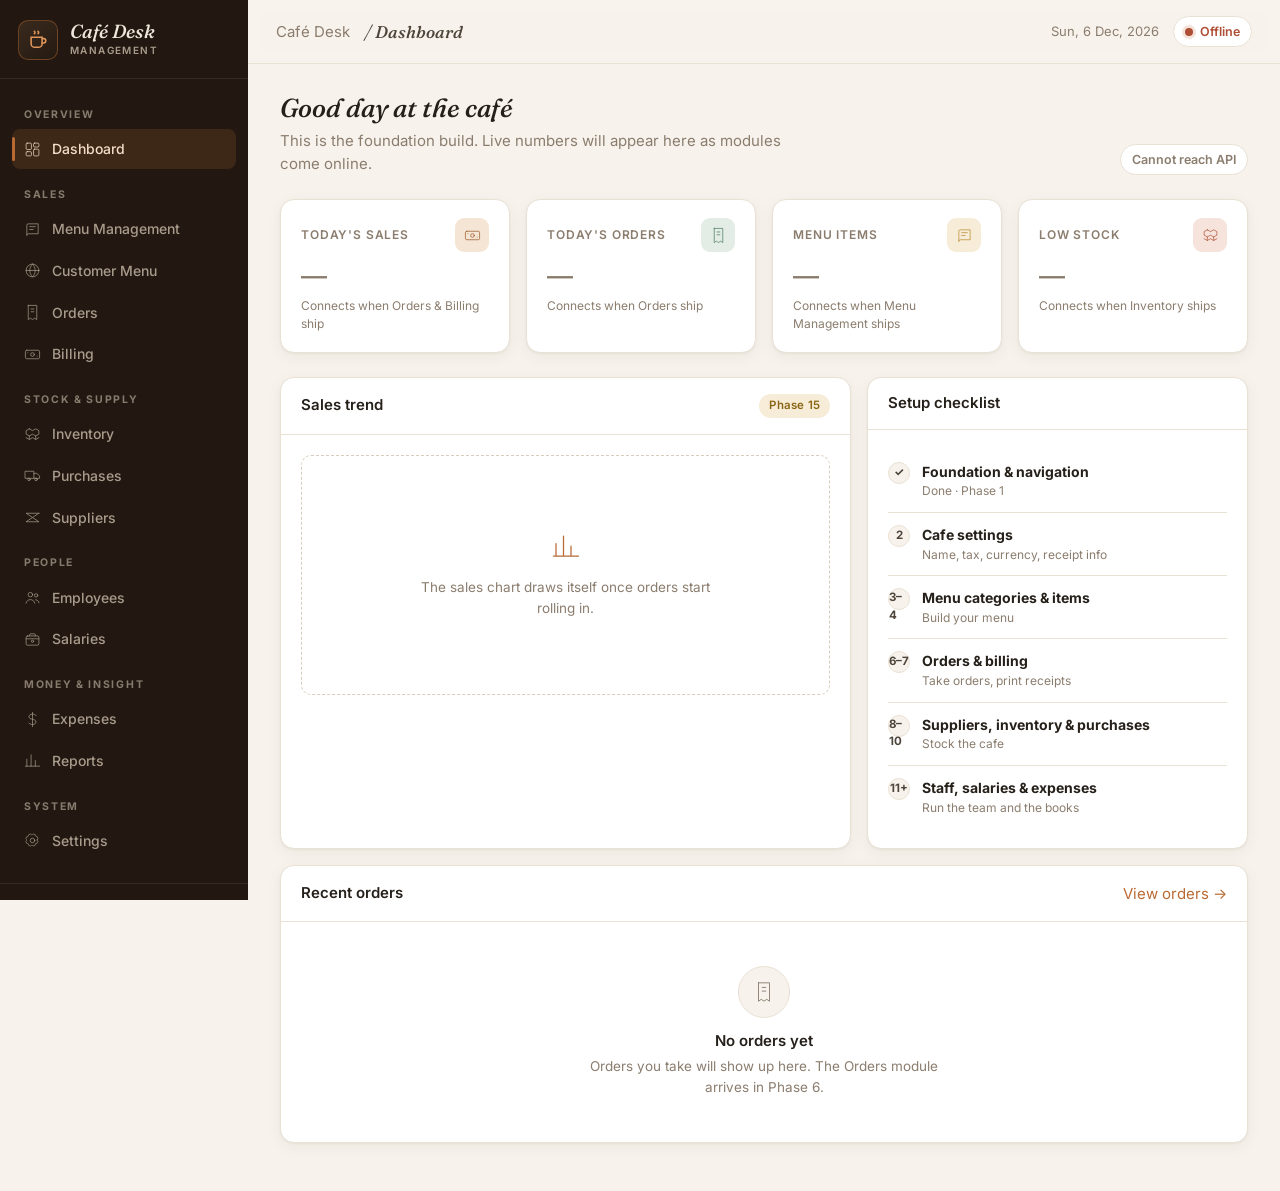
==== app/templates/index.html @ 6daec5e6 "added fundametal website setup" ====
<!DOCTYPE html>
<html lang="en">
<head>
  <meta charset="UTF-8" />
  <meta name="viewport" content="width=device-width, initial-scale=1.0" />
  <title>Dashboard · Café Desk</title>
  <link rel="icon" href="/static/images/favicon.svg" type="image/svg+xml" />
  <link rel="preconnect" href="https://fonts.googleapis.com" />
  <link rel="preconnect" href="https://fonts.gstatic.com" crossorigin />
  <link href="https://fonts.googleapis.com/css2?family=Fraunces:ital,opsz,wght@0,9..144,500;0,9..144,600;1,9..144,500&family=Inter:wght@400;500;600;700&display=swap" rel="stylesheet" />
  <link rel="stylesheet" href="/static/css/main.css" />
  <link rel="stylesheet" href="/static/css/dashboard.css" />
  <link rel="stylesheet" href="/static/css/responsive.css" />
</head>
<body data-page="dashboard">
  <main class="content">
    <div class="content-inner">

      <section class="page-head">
        <div>
          <h2>Good day at the café</h2>
          <p class="lede">This is the foundation build. Live numbers will appear here as modules come online.</p>
        </div>
        <span id="dbStatus" class="status-chip"><span class="dot"></span><span data-label>Checking…</span></span>
      </section>

      <section class="stat-grid" aria-label="Key figures">
        <article class="stat-card">
          <div class="stat-top">
            <span class="stat-label">Today's Sales</span>
            <span class="stat-icon tint-caramel" data-icon="billing"></span>
          </div>
          <div class="stat-value pending">—</div>
          <p class="stat-note">Connects when Orders &amp; Billing ship</p>
        </article>
        <article class="stat-card">
          <div class="stat-top">
            <span class="stat-label">Today's Orders</span>
            <span class="stat-icon tint-sage" data-icon="receipt"></span>
          </div>
          <div class="stat-value pending">—</div>
          <p class="stat-note">Connects when Orders ship</p>
        </article>
        <article class="stat-card">
          <div class="stat-top">
            <span class="stat-label">Menu Items</span>
            <span class="stat-icon tint-amber" data-icon="menu"></span>
          </div>
          <div class="stat-value pending">—</div>
          <p class="stat-note">Connects when Menu Management ships</p>
        </article>
        <article class="stat-card">
          <div class="stat-top">
            <span class="stat-label">Low Stock</span>
            <span class="stat-icon tint-clay" data-icon="inventory"></span>
          </div>
          <div class="stat-value pending">—</div>
          <p class="stat-note">Connects when Inventory ships</p>
        </article>
      </section>

      <section class="dash-grid">
        <article class="card">
          <header class="card-head">
            <h3>Sales trend</h3>
            <span class="badge badge-planned">Phase 15</span>
          </header>
          <div class="card-body">
            <div class="trend-box">
              <div>
                <svg viewBox="0 0 24 24" fill="none" stroke="currentColor" stroke-linecap="round" stroke-linejoin="round"><path d="M4 20V10M10 20V4M16 20v-8M22 20H2"/></svg>
                <p>The sales chart draws itself once orders start rolling in.</p>
              </div>
            </div>
          </div>
        </article>

        <article class="card">
          <header class="card-head">
            <h3>Setup checklist</h3>
          </header>
          <div class="card-body">
            <ul class="setup-list">
              <li><span class="step-no">✓</span><div><strong>Foundation &amp; navigation</strong><div class="step-meta">Done · Phase 1</div></div></li>
              <li><span class="step-no">2</span><div><strong>Cafe settings</strong><div class="step-meta">Name, tax, currency, receipt info</div></div></li>
              <li><span class="step-no">3–4</span><div><strong>Menu categories &amp; items</strong><div class="step-meta">Build your menu</div></div></li>
              <li><span class="step-no">6–7</span><div><strong>Orders &amp; billing</strong><div class="step-meta">Take orders, print receipts</div></div></li>
              <li><span class="step-no">8–10</span><div><strong>Suppliers, inventory &amp; purchases</strong><div class="step-meta">Stock the cafe</div></div></li>
              <li><span class="step-no">11+</span><div><strong>Staff, salaries &amp; expenses</strong><div class="step-meta">Run the team and the books</div></div></li>
            </ul>
          </div>
        </article>
      </section>

      <section class="card" style="margin-top: 16px;">
        <header class="card-head">
          <h3>Recent orders</h3>
          <a href="/orders">View orders →</a>
        </header>
        <div class="empty-state">
          <div class="es-icon" data-icon="receipt"></div>
          <h4>No orders yet</h4>
          <p>Orders you take will show up here. The Orders module arrives in Phase 6.</p>
        </div>
      </section>

    </div>
  </main>
  <script src="/static/js/api.js"></script>
  <script src="/static/js/common.js"></script>
  <script src="/static/js/dashboard.js"></script>
</body>
</html>
---- static/css/main.css ----
:root {
  --paper: #f7f3ec;
  --card: #ffffff;
  --ink: #26201a;
  --ink-soft: #4d443a;
  --muted: #8b7d6e;
  --line: #e9e1d4;
  --espresso: #221811;
  --on-dark: #efe7dc;
  --on-dark-muted: #a99c8c;
  --on-dark-line: rgba(239, 231, 220, 0.09);
  --caramel: #b96a32;
  --caramel-deep: #9a5526;
  --caramel-tint: #f5e5d5;
  --sage: #47795b;
  --sage-tint: #e3ede6;
  --clay: #ae4e34;
  --clay-tint: #f6e3dc;
  --amber: #b98a2e;
  --amber-tint: #f6ecd7;
  --font-display: "Fraunces", Georgia, serif;
  --font-body: "Inter", -apple-system, "Segoe UI", Roboto, Arial, sans-serif;
  --radius-lg: 14px;
  --radius: 10px;
  --shadow-1: 0 1px 2px rgba(38, 30, 20, 0.05), 0 4px 16px rgba(38, 30, 20, 0.05);
  --sidebar-w: 248px;
  --topbar-h: 64px;
}

* { box-sizing: border-box; }
html, body { margin: 0; padding: 0; }

body {
  font-family: var(--font-body);
  font-size: 15px;
  line-height: 1.55;
  color: var(--ink);
  background: var(--paper);
  -webkit-font-smoothing: antialiased;
}

h1, h2, h3, h4 { margin: 0; font-weight: 600; line-height: 1.25; }
p { margin: 0; }
a { color: var(--caramel); text-decoration: none; }
button { font-family: inherit; }

:focus-visible {
  outline: 2px solid var(--caramel);
  outline-offset: 2px;
  border-radius: 4px;
}

.layout { display: flex; min-height: 100vh; }

.content {
  flex: 1;
  min-width: 0;
  margin-left: var(--sidebar-w);
  padding-top: var(--topbar-h);
}

.content-inner { max-width: 1200px; padding: 28px 32px 48px; }

.page-head {
  display: flex;
  align-items: flex-end;
  justify-content: space-between;
  gap: 16px;
  margin-bottom: 24px;
  flex-wrap: wrap;
}
.page-head h2 {
  font-family: var(--font-display);
  font-size: 26px;
  font-style: italic;
  font-weight: 500;
}
.page-head .lede { color: var(--muted); margin-top: 4px; max-width: 56ch; }

.sidebar {
  position: fixed;
  inset: 0 auto 0 0;
  width: var(--sidebar-w);
  background: var(--espresso);
  color: var(--on-dark);
  display: flex;
  flex-direction: column;
  overflow-y: auto;
  z-index: 40;
}

.brand {
  display: flex;
  align-items: center;
  gap: 12px;
  padding: 20px 18px 18px;
  border-bottom: 1px solid var(--on-dark-line);
}
.brand-mark {
  width: 40px;
  height: 40px;
  flex-shrink: 0;
  border-radius: 10px;
  background: linear-gradient(145deg, #3a2a1d, #241a12);
  border: 1px solid rgba(185, 106, 50, 0.45);
  display: grid;
  place-items: center;
}
.brand-mark svg { width: 22px; height: 22px; }
.brand-name {
  font-family: var(--font-display);
  font-style: italic;
  font-size: 19px;
  font-weight: 500;
  line-height: 1.15;
}
.brand-sub {
  display: block;
  font-style: normal;
  font-family: var(--font-body);
  font-size: 10px;
  font-weight: 600;
  letter-spacing: 0.14em;
  text-transform: uppercase;
  color: var(--on-dark-muted);
}

.nav { flex: 1; padding: 12px 12px 20px; }
.nav-group-label {
  font-size: 10.5px;
  font-weight: 700;
  letter-spacing: 0.16em;
  text-transform: uppercase;
  color: var(--on-dark-muted);
  opacity: 0.75;
  padding: 16px 12px 6px;
}
.nav a {
  position: relative;
  display: flex;
  align-items: center;
  gap: 11px;
  padding: 9px 12px;
  margin-bottom: 2px;
  border-radius: 8px;
  color: var(--on-dark-muted);
  font-size: 14px;
  font-weight: 500;
  transition: background 0.15s ease, color 0.15s ease;
}
.nav a svg { width: 17px; height: 17px; flex-shrink: 0; }
.nav a:hover { background: rgba(239, 231, 220, 0.06); color: var(--on-dark); }
.nav a.active { background: rgba(185, 106, 50, 0.18); color: #f3ddc8; }
.nav a.active::before {
  content: "";
  position: absolute;
  left: 0;
  top: 8px;
  bottom: 8px;
  width: 3px;
  border-radius: 3px;
  background: var(--caramel);
}

.sidebar-foot {
  padding: 13px 18px;
  border-top: 1px solid var(--on-dark-line);
  font-size: 11.5px;
  color: var(--on-dark-muted);
}

.topbar {
  position: fixed;
  top: 0;
  right: 0;
  left: var(--sidebar-w);
  height: var(--topbar-h);
  display: flex;
  align-items: center;
  gap: 14px;
  padding: 0 28px;
  background: rgba(247, 243, 236, 0.88);
  backdrop-filter: blur(6px);
  border-bottom: 1px solid var(--line);
  z-index: 30;
}
.topbar h1 {
  font-family: var(--font-display);
  font-style: italic;
  font-weight: 500;
  font-size: 17px;
  color: var(--ink-soft);
}
.topbar .crumb-sep { color: var(--muted); }
.topbar .top-right {
  margin-left: auto;
  display: flex;
  align-items: center;
  gap: 14px;
}
#todayLabel { font-size: 13px; color: var(--muted); white-space: nowrap; }

.hamburger {
  display: none;
  background: none;
  border: 1px solid var(--line);
  border-radius: 8px;
  width: 36px;
  height: 36px;
  cursor: pointer;
  color: var(--ink);
  align-items: center;
  justify-content: center;
}

.status-chip {
  display: inline-flex;
  align-items: center;
  gap: 7px;
  font-size: 12.5px;
  font-weight: 600;
  padding: 5px 11px;
  border-radius: 999px;
  background: var(--card);
  border: 1px solid var(--line);
  color: var(--muted);
}
.status-chip .dot {
  width: 8px;
  height: 8px;
  border-radius: 50%;
  background: var(--muted);
}
.status-chip.is-ok .dot { background: var(--sage); box-shadow: 0 0 0 3px var(--sage-tint); }
.status-chip.is-ok { color: var(--sage); }
.status-chip.is-down .dot { background: var(--clay); box-shadow: 0 0 0 3px var(--clay-tint); }
.status-chip.is-down { color: var(--clay); }

.card {
  background: var(--card);
  border: 1px solid var(--line);
  border-radius: var(--radius-lg);
  box-shadow: var(--shadow-1);
}
.card-head {
  display: flex;
  align-items: center;
  justify-content: space-between;
  gap: 12px;
  padding: 16px 20px;
  border-bottom: 1px solid var(--line);
}
.card-head h3 { font-size: 15px; }
.card-body { padding: 20px; }

.btn {
  display: inline-flex;
  align-items: center;
  justify-content: center;
  gap: 8px;
  padding: 9px 16px;
  border-radius: 8px;
  border: 1px solid transparent;
  font-size: 14px;
  font-weight: 600;
  cursor: pointer;
  transition: background 0.15s ease, border-color 0.15s ease;
}
.btn-primary { background: var(--caramel); color: #fff; }
.btn-primary:hover { background: var(--caramel-deep); }
.btn-ghost {
  background: transparent;
  color: var(--ink-soft);
  border-color: var(--line);
}
.btn-ghost:hover { background: var(--card); border-color: var(--line-strong, #d8cdbc); }
.btn[disabled] { opacity: 0.55; cursor: not-allowed; }

.badge {
  display: inline-block;
  padding: 3px 10px;
  border-radius: 999px;
  font-size: 11.5px;
  font-weight: 600;
  letter-spacing: 0.02em;
}
.badge-planned { background: var(--amber-tint); color: #8a6516; }
.badge-ok { background: var(--sage-tint); color: var(--sage); }

.table-wrap { overflow-x: auto; }
table.data-table {
  width: 100%;
  border-collapse: collapse;
  font-size: 14px;
}
.data-table th {
  text-align: left;
  font-size: 11.5px;
  font-weight: 700;
  letter-spacing: 0.08em;
  text-transform: uppercase;
  color: var(--muted);
  padding: 12px 16px;
  border-bottom: 1px solid var(--line);
  white-space: nowrap;
}
.data-table td {
  padding: 13px 16px;
  border-bottom: 1px solid var(--line);
  vertical-align: middle;
}
.data-table tbody tr:last-child td { border-bottom: none; }
.data-table tbody tr:hover td { background: #fbf8f2; }
.data-table td.num { text-align: right; font-variant-numeric: tabular-nums; }

.empty-state { text-align: center; padding: 44px 24px; }
.empty-state .es-icon {
  width: 52px;
  height: 52px;
  margin: 0 auto 14px;
  border-radius: 50%;
  background: var(--paper);
  border: 1px solid var(--line);
  display: grid;
  place-items: center;
  color: var(--muted);
}
.empty-state .es-icon svg { width: 22px; height: 22px; }
.empty-state h4 { font-size: 15px; margin-bottom: 5px; }
.empty-state p { font-size: 13.5px; color: var(--muted); max-width: 40ch; margin: 0 auto; }

.placeholder-card {
  text-align: center;
  padding: 64px 28px;
}
.placeholder-card .ph-icon {
  width: 64px;
  height: 64px;
  margin: 0 auto 18px;
  border-radius: 18px;
  background: var(--caramel-tint);
  color: var(--caramel-deep);
  display: grid;
  place-items: center;
}
.placeholder-card .ph-icon svg { width: 30px; height: 30px; }
.placeholder-card h3 {
  font-family: var(--font-display);
  font-style: italic;
  font-weight: 500;
  font-size: 22px;
  margin-bottom: 8px;
}
.placeholder-card p { color: var(--muted); max-width: 52ch; margin: 0 auto 14px; }

.toast-stack {
  position: fixed;
  right: 20px;
  bottom: 20px;
  z-index: 90;
  display: flex;
  flex-direction: column;
  gap: 10px;
}
.toast {
  display: flex;
  align-items: flex-start;
  gap: 10px;
  min-width: 260px;
  max-width: 360px;
  background: var(--espresso);
  color: var(--on-dark);
  padding: 13px 16px;
  border-radius: 10px;
  box-shadow: var(--shadow-2);
  font-size: 13.5px;
  animation: toast-in 0.25s ease;
}
.toast svg { width: 17px; height: 17px; flex-shrink: 0; margin-top: 1px; }
.toast-success svg { color: #7fb892; }
.toast-error svg { color: #e08a70; }
.toast-warning svg { color: #d9b45f; }
.toast-info svg { color: #b9a68a; }
.toast.hide { opacity: 0; transform: translateY(6px); transition: 0.2s ease; }
@keyframes toast-in {
  from { opacity: 0; transform: translateY(8px); }
  to { opacity: 1; transform: translateY(0); }
}

.modal-overlay {
  position: fixed;
  inset: 0;
  background: rgba(34, 24, 17, 0.45);
  display: grid;
  place-items: center;
  z-index: 80;
  animation: toast-in 0.15s ease;
}
.modal-box {
  background: var(--card);
  border-radius: var(--radius-lg);
  padding: 24px;
  width: min(400px, calc(100vw - 40px));
  box-shadow: var(--shadow-2);
}
.modal-box h4 { font-size: 16px; margin-bottom: 8px; }
.modal-box p { color: var(--muted); font-size: 14px; margin-bottom: 18px; }
.modal-actions { display: flex; justify-content: flex-end; gap: 10px; }
.btn-danger { background: var(--clay); color: #fff; }
.btn-danger:hover { background: #93402a; }

.skeleton-line {
  height: 12px;
  border-radius: 6px;
  background: linear-gradient(90deg, #efe9de 25%, #f7f2e9 50%, #efe9de 75%);
  background-size: 200% 100%;
  animation: shimmer 1.3s infinite;
}
@keyframes shimmer {
  from { background-position: 200% 0; }
  to { background-position: -200% 0; }
}

@media (prefers-reduced-motion: reduce) {
  *, *::before, *::after { animation-duration: 0.01ms !important; transition-duration: 0.01ms !important; }
}

::-webkit-scrollbar {
  width: 5px;
}
::-webkit-scrollbar-track {
  background: transparent;
}
::-webkit-scrollbar-thumb {
  background: var(--border);
  border-radius: 5px;
}
* {
  scrollbar-width: thin;
  scrollbar-color: var(--border) transparent;
}
---- static/css/dashboard.css ----
.stat-grid {
  display: grid;
  grid-template-columns: repeat(4, 1fr);
  gap: 16px;
  margin-bottom: 24px;
}

.stat-card {
  background: var(--card);
  border: 1px solid var(--line);
  border-radius: var(--radius-lg);
  padding: 18px 20px;
  box-shadow: var(--shadow-1);
}
.stat-card .stat-top {
  display: flex;
  align-items: center;
  justify-content: space-between;
  margin-bottom: 10px;
}
.stat-card .stat-label {
  font-size: 12px;
  font-weight: 600;
  letter-spacing: 0.07em;
  text-transform: uppercase;
  color: var(--muted);
}
.stat-card .stat-icon {
  width: 34px;
  height: 34px;
  border-radius: 9px;
  display: grid;
  place-items: center;
}
.stat-card .stat-icon svg { width: 17px; height: 17px; }
.stat-icon.tint-caramel { background: var(--caramel-tint); color: var(--caramel-deep); }
.stat-icon.tint-sage { background: var(--sage-tint); color: var(--sage); }
.stat-icon.tint-clay { background: var(--clay-tint); color: var(--clay); }
.stat-icon.tint-amber { background: var(--amber-tint); color: var(--amber); }
.stat-value {
  font-size: 26px;
  font-weight: 700;
  font-variant-numeric: tabular-nums;
  line-height: 1.1;
}
.stat-value.pending { color: var(--muted); font-weight: 500; }
.stat-note { font-size: 12px; color: var(--muted); margin-top: 6px; }

.dash-grid {
  display: grid;
  grid-template-columns: 3fr 2fr;
  gap: 16px;
}

.trend-box {
  min-height: 240px;
  border: 1.5px dashed var(--line-strong, #d8cdbc);
  border-radius: var(--radius);
  display: grid;
  place-items: center;
  text-align: center;
  padding: 24px;
}
.trend-box p { color: var(--muted); font-size: 13.5px; max-width: 36ch; }
.trend-box svg { width: 30px; height: 30px; color: var(--caramel); margin-bottom: 10px; }

.setup-list { list-style: none; margin: 0; padding: 0; }
.setup-list li {
  display: flex;
  align-items: flex-start;
  gap: 12px;
  padding: 11px 0;
  border-bottom: 1px solid var(--line);
  font-size: 14px;
}
.setup-list li:last-child { border-bottom: none; }
.setup-list .step-no {
  flex-shrink: 0;
  width: 22px;
  height: 22px;
  border-radius: 50%;
  background: var(--paper);
  border: 1px solid var(--line);
  color: var(--ink-soft);
  font-size: 11.5px;
  font-weight: 700;
  display: grid;
  place-items: center;
  margin-top: 1px;
}
.setup-list .step-meta { font-size: 12px; color: var(--muted); }
---- static/css/responsive.css ----
.sidebar-overlay {
  display: none;
  position: fixed;
  inset: 0;
  background: rgba(34, 24, 17, 0.45);
  z-index: 35;
}

@media (max-width: 1024px) {
  .sidebar {
    transform: translateX(-100%);
    transition: transform 0.22s ease;
  }
  body.nav-open .sidebar { transform: translateX(0); }
  .content { margin-left: 0; }
  .topbar { left: 0; padding: 0 16px; }
  .hamburger { display: inline-flex; }
  .sidebar-overlay.show { display: block; }
}

@media (max-width: 900px) {
  .stat-grid { grid-template-columns: repeat(2, 1fr); }
  .dash-grid { grid-template-columns: 1fr; }
}

@media (max-width: 600px) {
  .content-inner { padding: 20px 16px 40px; }
  .stat-grid { grid-template-columns: 1fr; }
  #todayLabel { display: none; }
  .page-head h2 { font-size: 22px; }
}
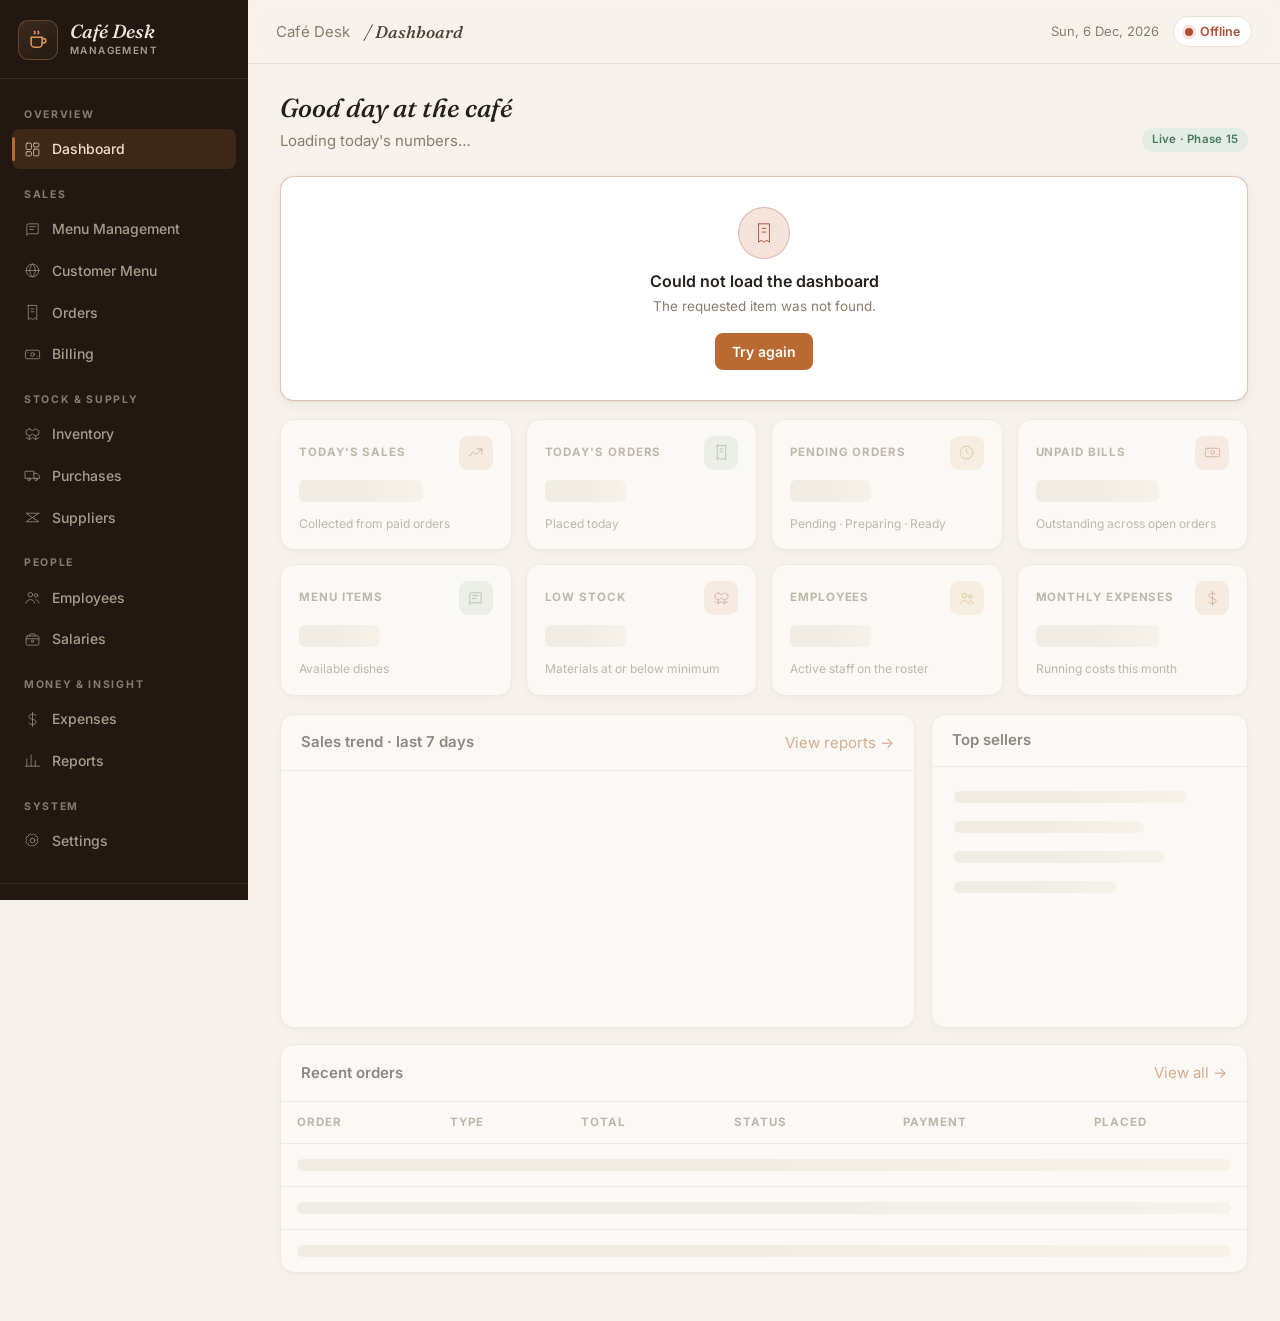
==== commit 0e379cc3: "10" ====
--- a/app/templates/index.html
+++ b/app/templates/index.html
@@ -19,88 +19,127 @@
       <section class="page-head">
         <div>
           <h2>Good day at the café</h2>
-          <p class="lede">This is the foundation build. Live numbers will appear here as modules come online.</p>
+          <p class="lede" data-subtitle>Loading today's numbers…</p>
         </div>
-        <span id="dbStatus" class="status-chip"><span class="dot"></span><span data-label>Checking…</span></span>
+        <span class="badge badge-ok">Live · Phase 15</span>
       </section>
 
-      <section class="stat-grid" aria-label="Key figures">
+      <section class="error-panel card" id="dashError" hidden></section>
+
+      <section class="stat-grid" id="statGrid" aria-label="Key figures">
         <article class="stat-card">
           <div class="stat-top">
             <span class="stat-label">Today's Sales</span>
-            <span class="stat-icon tint-caramel" data-icon="billing"></span>
+            <span class="stat-icon tint-caramel" data-icon="trend"></span>
           </div>
-          <div class="stat-value pending">—</div>
-          <p class="stat-note">Connects when Orders &amp; Billing ship</p>
+          <div class="stat-value pending" data-stat="today_sales"><span class="skeleton-line" style="width:64%"></span></div>
+          <p class="stat-note">Collected from paid orders</p>
         </article>
         <article class="stat-card">
           <div class="stat-top">
             <span class="stat-label">Today's Orders</span>
             <span class="stat-icon tint-sage" data-icon="receipt"></span>
           </div>
-          <div class="stat-value pending">—</div>
-          <p class="stat-note">Connects when Orders ship</p>
+          <div class="stat-value pending" data-stat="today_orders"><span class="skeleton-line" style="width:42%"></span></div>
+          <p class="stat-note">Placed today</p>
+        </article>
+        <article class="stat-card">
+          <div class="stat-top">
+            <span class="stat-label">Pending Orders</span>
+            <span class="stat-icon tint-amber" data-icon="clock"></span>
+          </div>
+          <div class="stat-value pending" data-stat="pending_orders"><span class="skeleton-line" style="width:42%"></span></div>
+          <p class="stat-note">Pending · Preparing · Ready</p>
+        </article>
+        <article class="stat-card">
+          <div class="stat-top">
+            <span class="stat-label">Unpaid Bills</span>
+            <span class="stat-icon tint-clay" data-icon="billing"></span>
+          </div>
+          <div class="stat-value pending" data-stat="unpaid_bills"><span class="skeleton-line" style="width:64%"></span></div>
+          <p class="stat-note">Outstanding across open orders</p>
         </article>
         <article class="stat-card">
           <div class="stat-top">
             <span class="stat-label">Menu Items</span>
-            <span class="stat-icon tint-amber" data-icon="menu"></span>
+            <span class="stat-icon tint-sage" data-icon="menu"></span>
           </div>
-          <div class="stat-value pending">—</div>
-          <p class="stat-note">Connects when Menu Management ships</p>
+          <div class="stat-value pending" data-stat="menu_items"><span class="skeleton-line" style="width:42%"></span></div>
+          <p class="stat-note">Available dishes</p>
         </article>
         <article class="stat-card">
           <div class="stat-top">
             <span class="stat-label">Low Stock</span>
             <span class="stat-icon tint-clay" data-icon="inventory"></span>
           </div>
-          <div class="stat-value pending">—</div>
-          <p class="stat-note">Connects when Inventory ships</p>
+          <div class="stat-value pending" data-stat="low_stock"><span class="skeleton-line" style="width:42%"></span></div>
+          <p class="stat-note">Materials at or below minimum</p>
+        </article>
+        <article class="stat-card">
+          <div class="stat-top">
+            <span class="stat-label">Employees</span>
+            <span class="stat-icon tint-amber" data-icon="employees"></span>
+          </div>
+          <div class="stat-value pending" data-stat="employees"><span class="skeleton-line" style="width:42%"></span></div>
+          <p class="stat-note">Active staff on the roster</p>
+        </article>
+        <article class="stat-card">
+          <div class="stat-top">
+            <span class="stat-label">Monthly Expenses</span>
+            <span class="stat-icon tint-caramel" data-icon="expenses"></span>
+          </div>
+          <div class="stat-value pending" data-stat="monthly_expenses"><span class="skeleton-line" style="width:64%"></span></div>
+          <p class="stat-note">Running costs this month</p>
         </article>
       </section>
 
       <section class="dash-grid">
-        <article class="card">
+        <article class="card" id="trendCard">
           <header class="card-head">
-            <h3>Sales trend</h3>
-            <span class="badge badge-planned">Phase 15</span>
+            <h3>Sales trend · last 7 days</h3>
+            <a href="/reports">View reports →</a>
           </header>
-          <div class="card-body">
-            <div class="trend-box">
-              <div>
-                <svg viewBox="0 0 24 24" fill="none" stroke="currentColor" stroke-linecap="round" stroke-linejoin="round"><path d="M4 20V10M10 20V4M16 20v-8M22 20H2"/></svg>
-                <p>The sales chart draws itself once orders start rolling in.</p>
-              </div>
-            </div>
-          </div>
+          <div class="chart-box"><canvas id="trendChart" height="220"></canvas></div>
         </article>
 
-        <article class="card">
+        <article class="card" id="topCard">
           <header class="card-head">
-            <h3>Setup checklist</h3>
+            <h3>Top sellers</h3>
           </header>
-          <div class="card-body">
-            <ul class="setup-list">
-              <li><span class="step-no">✓</span><div><strong>Foundation &amp; navigation</strong><div class="step-meta">Done · Phase 1</div></div></li>
-              <li><span class="step-no">2</span><div><strong>Cafe settings</strong><div class="step-meta">Name, tax, currency, receipt info</div></div></li>
-              <li><span class="step-no">3–4</span><div><strong>Menu categories &amp; items</strong><div class="step-meta">Build your menu</div></div></li>
-              <li><span class="step-no">6–7</span><div><strong>Orders &amp; billing</strong><div class="step-meta">Take orders, print receipts</div></div></li>
-              <li><span class="step-no">8–10</span><div><strong>Suppliers, inventory &amp; purchases</strong><div class="step-meta">Stock the cafe</div></div></li>
-              <li><span class="step-no">11+</span><div><strong>Staff, salaries &amp; expenses</strong><div class="step-meta">Run the team and the books</div></div></li>
-            </ul>
+          <div class="card-body" id="topSellers">
+            <div class="sellers-loading">
+              <span class="skeleton-line" style="width:86%"></span>
+              <span class="skeleton-line" style="width:70%"></span>
+              <span class="skeleton-line" style="width:78%"></span>
+              <span class="skeleton-line" style="width:60%"></span>
+            </div>
           </div>
         </article>
       </section>
 
-      <section class="card" style="margin-top: 16px;">
+      <section class="card" id="recentOrdersCard" style="margin-top: 16px;">
         <header class="card-head">
           <h3>Recent orders</h3>
-          <a href="/orders">View orders →</a>
+          <a href="/orders">View all →</a>
         </header>
-        <div class="empty-state">
-          <div class="es-icon" data-icon="receipt"></div>
-          <h4>No orders yet</h4>
-          <p>Orders you take will show up here. The Orders module arrives in Phase 6.</p>
+        <div class="table-wrap">
+          <table class="data-table">
+            <thead>
+              <tr>
+                <th>Order</th>
+                <th>Type</th>
+                <th class="num">Total</th>
+                <th>Status</th>
+                <th>Payment</th>
+                <th>Placed</th>
+              </tr>
+            </thead>
+            <tbody id="recentOrdersBody">
+              <tr class="skeleton-row"><td colspan="6"><div class="skeleton-line" style="width:100%"></div></td></tr>
+              <tr class="skeleton-row"><td colspan="6"><div class="skeleton-line" style="width:100%"></div></td></tr>
+              <tr class="skeleton-row"><td colspan="6"><div class="skeleton-line" style="width:100%"></div></td></tr>
+            </tbody>
+          </table>
         </div>
       </section>
 
@@ -110,4 +149,4 @@
   <script src="/static/js/common.js"></script>
   <script src="/static/js/dashboard.js"></script>
 </body>
-</html>
+</html>
--- a/static/css/main.css
+++ b/static/css/main.css
@@ -29,6 +29,7 @@
 
 * { box-sizing: border-box; }
 html, body { margin: 0; padding: 0; }
+[hidden] { display: none !important; }
 
 body {
   font-family: var(--font-body);
@@ -409,6 +410,176 @@
 .btn-danger { background: var(--clay); color: #fff; }
 .btn-danger:hover { background: #93402a; }
 
+/* ---------- Forms (shared across modules) ---------- */
+
+.form-card { max-width: 780px; }
+
+.form-grid {
+  display: grid;
+  grid-template-columns: repeat(2, minmax(0, 1fr));
+  gap: 16px 18px;
+}
+.form-grid .span-2 { grid-column: span 2; }
+
+.field { display: flex; flex-direction: column; gap: 6px; }
+.field label {
+  font-size: 12.5px;
+  font-weight: 600;
+  color: var(--ink-soft);
+}
+.field label .req { color: var(--clay); }
+.field .hint { font-size: 11.5px; color: var(--muted); margin-top: -2px; }
+
+.input,
+select.input,
+textarea.input {
+  width: 100%;
+  padding: 9px 12px;
+  border: 1px solid var(--line);
+  border-radius: 8px;
+  background: #fffdf9;
+  color: var(--ink);
+  font-family: inherit;
+  font-size: 14px;
+  transition: border-color 0.15s ease, box-shadow 0.15s ease;
+}
+.input:focus {
+  outline: none;
+  border-color: var(--caramel);
+  box-shadow: 0 0 0 3px rgba(185, 106, 50, 0.14);
+}
+textarea.input { resize: vertical; min-height: 74px; }
+.input[disabled] { background: var(--paper); cursor: not-allowed; }
+
+.input.is-invalid {
+  border-color: var(--clay);
+  box-shadow: 0 0 0 3px rgba(174, 78, 52, 0.12);
+}
+.field-error {
+  font-size: 12px;
+  font-weight: 500;
+  color: var(--clay);
+}
+
+.form-actions {
+  display: flex;
+  align-items: center;
+  gap: 10px;
+  padding: 16px 20px;
+  border-top: 1px solid var(--line);
+}
+
+.btn .spinner {
+  width: 14px;
+  height: 14px;
+  border-radius: 50%;
+  border: 2px solid rgba(255, 255, 255, 0.35);
+  border-top-color: #fff;
+  animation: spin 0.7s linear infinite;
+  display: none;
+}
+@keyframes spin { to { transform: rotate(360deg); } }
+.btn.is-loading .spinner { display: inline-block; }
+.btn.is-loading .btn-label { opacity: 0.75; }
+
+/* ---------- Settings page ---------- */
+
+.settings-grid {
+  display: grid;
+  grid-template-columns: repeat(2, minmax(0, 1fr));
+  gap: 20px;
+  align-items: start;
+  max-width: 1100px;
+}
+.settings-actions-card { grid-column: span 2; }
+.settings-actions-card .form-actions { border-top: none; padding: 14px 20px; }
+
+.logo-preview-row {
+  display: flex;
+  align-items: center;
+  gap: 12px;
+}
+#logoPreview {
+  max-width: 96px;
+  max-height: 64px;
+  border-radius: 8px;
+  border: 1px solid var(--line);
+  background: #fffdf9;
+  object-fit: contain;
+  padding: 4px;
+}
+.logo-fallback {
+  font-size: 12px;
+  color: var(--muted);
+  background: var(--paper);
+  border: 1px dashed var(--line);
+  border-radius: 8px;
+  padding: 8px 14px;
+}
+
+@media (max-width: 900px) {
+  .settings-grid { grid-template-columns: 1fr; }
+  .settings-actions-card { grid-column: span 1; }
+}
+
+/* ---------- Customer menu (share) page ---------- */
+
+.share-row {
+  display: flex;
+  gap: 10px;
+  flex-wrap: wrap;
+}
+.share-row .input { flex: 1; min-width: 220px; }
+.share-note {
+  margin-top: 12px;
+  font-size: 12.5px;
+  color: var(--muted);
+}
+.share-note code {
+  background: var(--paper);
+  border: 1px solid var(--line);
+  border-radius: 4px;
+  padding: 1px 5px;
+}
+
+.stat-grid {
+  display: grid;
+  grid-template-columns: repeat(4, minmax(0, 1fr));
+  gap: 12px;
+  margin: 0 0 16px;
+}
+.stat-card {
+  background: var(--paper);
+  border: 1px solid var(--line);
+  border-radius: var(--radius);
+  padding: 12px 14px;
+}
+.stat-card dt {
+  font-size: 11.5px;
+  font-weight: 700;
+  letter-spacing: 0.07em;
+  text-transform: uppercase;
+  color: var(--muted);
+}
+.stat-card dd {
+  margin: 4px 0 0;
+  font-size: 22px;
+  font-weight: 700;
+  font-variant-numeric: tabular-nums;
+}
+
+.privacy-list {
+  margin: 0;
+  padding-left: 18px;
+  color: var(--ink-soft);
+  font-size: 13.5px;
+}
+.privacy-list li + li { margin-top: 6px; }
+
+@media (max-width: 720px) {
+  .stat-grid { grid-template-columns: repeat(2, minmax(0, 1fr)); }
+}
+
 .skeleton-line {
   height: 12px;
   border-radius: 6px;
--- a/static/css/dashboard.css
+++ b/static/css/dashboard.css
@@ -1,33 +1,37 @@
+/* Dashboard (Phase 15) — live numbers, sales trend, top sellers, recent orders */
+
 .stat-grid {
   display: grid;
-  grid-template-columns: repeat(4, 1fr);
-  gap: 16px;
-  margin-bottom: 24px;
+  grid-template-columns: repeat(4, minmax(0, 1fr));
+  gap: 14px;
+  margin-bottom: 18px;
 }
 
 .stat-card {
   background: var(--card);
   border: 1px solid var(--line);
   border-radius: var(--radius-lg);
-  padding: 18px 20px;
+  padding: 16px 18px;
   box-shadow: var(--shadow-1);
 }
 .stat-card .stat-top {
   display: flex;
   align-items: center;
   justify-content: space-between;
+  gap: 8px;
   margin-bottom: 10px;
 }
 .stat-card .stat-label {
-  font-size: 12px;
-  font-weight: 600;
-  letter-spacing: 0.07em;
+  font-size: 11.5px;
+  font-weight: 700;
+  letter-spacing: 0.08em;
   text-transform: uppercase;
   color: var(--muted);
 }
 .stat-card .stat-icon {
   width: 34px;
   height: 34px;
+  flex-shrink: 0;
   border-radius: 9px;
   display: grid;
   place-items: center;
@@ -37,56 +41,148 @@
 .stat-icon.tint-sage { background: var(--sage-tint); color: var(--sage); }
 .stat-icon.tint-clay { background: var(--clay-tint); color: var(--clay); }
 .stat-icon.tint-amber { background: var(--amber-tint); color: var(--amber); }
+
 .stat-value {
-  font-size: 26px;
-  font-weight: 700;
+  font-family: var(--font-display);
+  font-size: 27px;
+  font-weight: 600;
   font-variant-numeric: tabular-nums;
   line-height: 1.1;
+  color: var(--ink);
+  min-height: 30px;
 }
-.stat-value.pending { color: var(--muted); font-weight: 500; }
-.stat-note { font-size: 12px; color: var(--muted); margin-top: 6px; }
+.stat-value.pending {
+  color: var(--muted);
+  font-weight: 500;
+}
+.stat-value .skeleton-line {
+  display: block;
+  height: 22px;
+  margin-top: 4px;
+}
+.stat-note { font-size: 12px; color: var(--muted); margin-top: 5px; }
 
 .dash-grid {
   display: grid;
-  grid-template-columns: 3fr 2fr;
+  grid-template-columns: 2fr 1fr;
   gap: 16px;
 }
 
-.trend-box {
-  min-height: 240px;
-  border: 1.5px dashed var(--line-strong, #d8cdbc);
-  border-radius: var(--radius);
+/* Sales trend chart */
+.chart-box { padding: 18px 20px 12px; min-height: 250px; }
+.chart-box canvas { width: 100%; height: 220px; }
+.chart-empty {
+  text-align: center;
+  color: var(--muted);
+  font-size: 13.5px;
+  padding: 60px 12px 40px;
+}
+
+/* Top sellers */
+#topSellers { display: flex; flex-direction: column; gap: 2px; }
+.sellers-loading { display: flex; flex-direction: column; gap: 18px; padding: 4px 2px; }
+.seller-row {
+  display: flex;
+  align-items: center;
+  gap: 12px;
+  padding: 11px 2px;
+  border-bottom: 1px solid var(--line);
+}
+.seller-row:last-child { border-bottom: none; }
+.seller-rank {
+  flex-shrink: 0;
+  width: 26px;
+  height: 26px;
+  border-radius: 8px;
+  background: var(--paper);
+  border: 1px solid var(--line);
+  color: var(--caramel-deep);
+  font-family: var(--font-display);
+  font-weight: 600;
+  font-size: 15px;
   display: grid;
   place-items: center;
-  text-align: center;
-  padding: 24px;
 }
-.trend-box p { color: var(--muted); font-size: 13.5px; max-width: 36ch; }
-.trend-box svg { width: 30px; height: 30px; color: var(--caramel); margin-bottom: 10px; }
+.seller-name {
+  flex: 1;
+  min-width: 0;
+  font-size: 14px;
+  font-weight: 600;
+  overflow: hidden;
+  text-overflow: ellipsis;
+  white-space: nowrap;
+}
+.seller-qty {
+  flex-shrink: 0;
+  font-size: 12.5px;
+  font-weight: 600;
+  color: var(--ink-soft);
+  background: var(--amber-tint);
+  border-radius: 999px;
+  padding: 2px 10px;
+}
+.empty-state.compact { padding: 20px 12px; }
+.empty-state.compact .es-icon { width: 44px; height: 44px; margin-bottom: 10px; }
 
-.setup-list { list-style: none; margin: 0; padding: 0; }
-.setup-list li {
-  display: flex;
-  align-items: flex-start;
-  gap: 12px;
-  padding: 11px 0;
-  border-bottom: 1px solid var(--line);
-  font-size: 14px;
+/* Recent orders table — order status + payment badges (shared look with Orders page) */
+tr.skeleton-row td { padding: 15px 16px; }
+
+.badge-pending   { background: var(--paper); color: var(--ink-soft); border: 1px solid var(--line); }
+.badge-preparing { background: var(--amber-tint); color: #8a6516; }
+.badge-ready     { background: var(--caramel-tint); color: var(--caramel-deep); }
+.badge-completed { background: var(--sage-tint); color: var(--sage); }
+.badge-cancelled { background: var(--clay-tint); color: var(--clay); }
+.badge-pay-paid   { background: var(--sage-tint); color: var(--sage); }
+.badge-pay-unpaid { background: var(--clay-tint); color: var(--clay); }
+
+.type-chip {
+  display: inline-flex;
+  align-items: center;
+  gap: 6px;
+  font-size: 12.5px;
+  color: var(--ink-soft);
 }
-.setup-list li:last-child { border-bottom: none; }
-.setup-list .step-no {
-  flex-shrink: 0;
-  width: 22px;
-  height: 22px;
-  border-radius: 50%;
+.type-chip .table-no {
   background: var(--paper);
   border: 1px solid var(--line);
-  color: var(--ink-soft);
+  border-radius: 999px;
   font-size: 11.5px;
-  font-weight: 700;
+  font-weight: 600;
+  padding: 1px 8px;
+  color: var(--muted);
+}
+
+/* Error state */
+.error-panel {
+  display: none;
+  text-align: center;
+  padding: 30px 24px;
+  margin-bottom: 18px;
+  border: 1px solid rgba(174, 78, 52, 0.35);
+}
+.error-panel.visible { display: block; }
+.error-panel .es-icon {
+  width: 52px;
+  height: 52px;
+  margin: 0 auto 12px;
+  border-radius: 50%;
+  background: var(--clay-tint);
+  border: 1px solid rgba(174, 78, 52, 0.3);
   display: grid;
   place-items: center;
-  margin-top: 1px;
+  color: var(--clay);
 }
-.setup-list .step-meta { font-size: 12px; color: var(--muted); }
+.error-panel .es-icon svg { width: 22px; height: 22px; }
+.error-panel h4 { font-size: 16px; margin-bottom: 5px; }
+.error-panel p { font-size: 13.5px; color: var(--muted); margin: 0 auto 16px; max-width: 48ch; }
 
+/* While loading has failed, quiet the live cards behind the error panel */
+.is-dimmed { opacity: 0.5; }
+
+@media (max-width: 1100px) {
+  .stat-grid { grid-template-columns: repeat(3, minmax(0, 1fr)); }
+}
+
+@media (max-width: 760px) {
+  .stat-grid { grid-template-columns: repeat(2, minmax(0, 1fr)); }
+}
--- a/static/css/responsive.css
+++ b/static/css/responsive.css
@@ -28,4 +28,6 @@
   .stat-grid { grid-template-columns: 1fr; }
   #todayLabel { display: none; }
   .page-head h2 { font-size: 22px; }
+  .form-grid { grid-template-columns: 1fr; }
+  .form-grid .span-2 { grid-column: span 1; }
 }
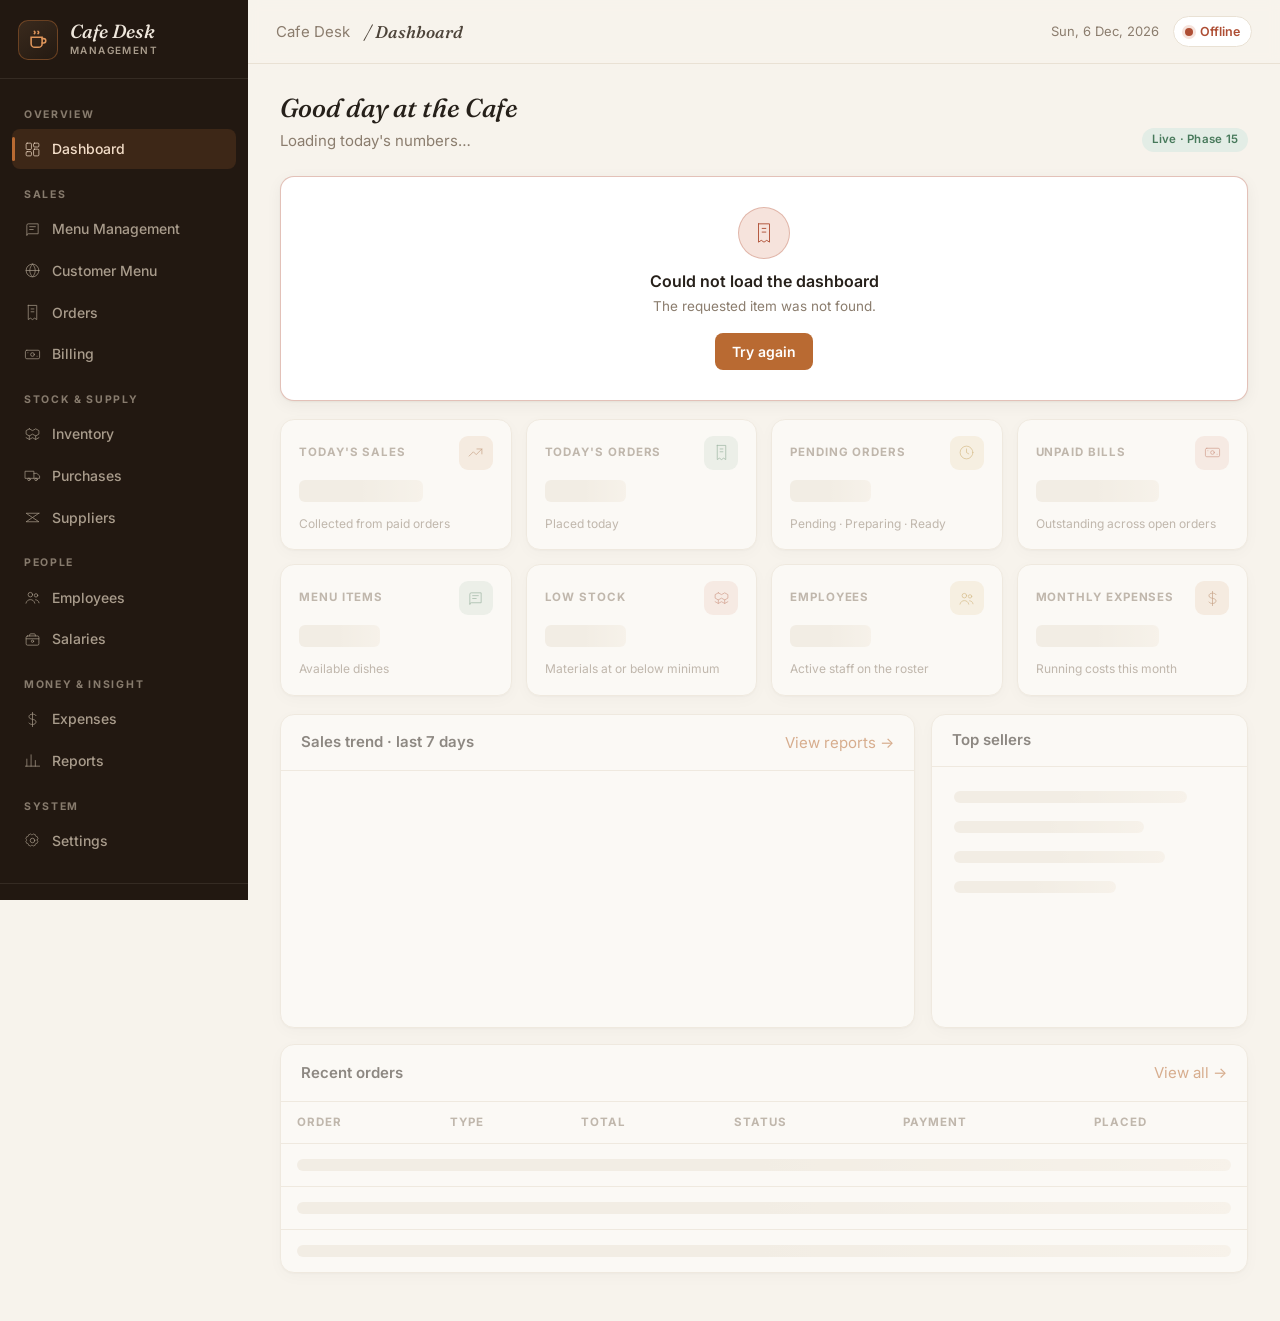
==== commit b5ee3dbe: "cafe letter change" ====
--- a/app/templates/index.html
+++ b/app/templates/index.html
@@ -3,14 +3,14 @@
 <head>
   <meta charset="UTF-8" />
   <meta name="viewport" content="width=device-width, initial-scale=1.0" />
-  <title>Dashboard · Café Desk</title>
+  <title>Dashboard · Cafe Desk</title>
   <link rel="icon" href="/static/images/favicon.svg" type="image/svg+xml" />
   <link rel="preconnect" href="https://fonts.googleapis.com" />
   <link rel="preconnect" href="https://fonts.gstatic.com" crossorigin />
   <link href="https://fonts.googleapis.com/css2?family=Fraunces:ital,opsz,wght@0,9..144,500;0,9..144,600;1,9..144,500&family=Inter:wght@400;500;600;700&display=swap" rel="stylesheet" />
-  <link rel="stylesheet" href="/static/css/main.css" />
-  <link rel="stylesheet" href="/static/css/dashboard.css" />
-  <link rel="stylesheet" href="/static/css/responsive.css" />
+  <link rel="stylesheet" href="/static/css/main.css?v=3" />
+  <link rel="stylesheet" href="/static/css/dashboard.css?v=3" />
+  <link rel="stylesheet" href="/static/css/responsive.css?v=3" />
 </head>
 <body data-page="dashboard">
   <main class="content">
@@ -18,7 +18,7 @@
 
       <section class="page-head">
         <div>
-          <h2>Good day at the café</h2>
+          <h2>Good day at the Cafe</h2>
           <p class="lede" data-subtitle>Loading today's numbers…</p>
         </div>
         <span class="badge badge-ok">Live · Phase 15</span>
@@ -145,8 +145,8 @@
 
     </div>
   </main>
-  <script src="/static/js/api.js"></script>
-  <script src="/static/js/common.js"></script>
-  <script src="/static/js/dashboard.js"></script>
+  <script src="/static/js/api.js?v=3"></script>
+  <script src="/static/js/common.js?v=3"></script>
+  <script src="/static/js/dashboard.js?v=3"></script>
 </body>
 </html>
